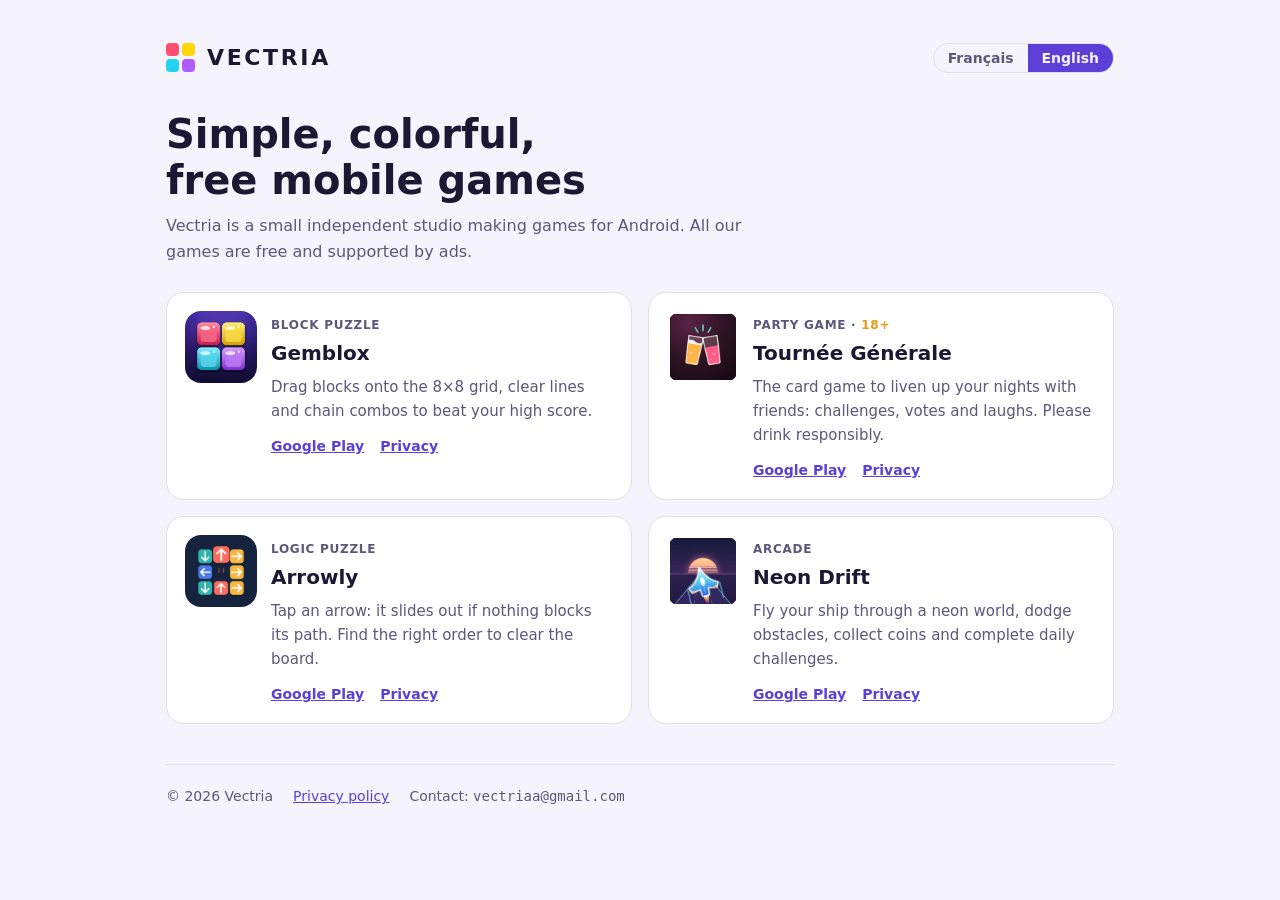
==== index.html @ 65317bc3 "Add files via upload" ====
<!doctype html>
<html lang="fr">
<head>
<meta charset="utf-8">
<meta name="viewport" content="width=device-width, initial-scale=1">
<title>Vectria – Jeux mobiles</title>
<meta name="description" content="Vectria crée des jeux mobiles simples et colorés : Gemblox, Tournée Générale, Arrowly et Neon Drift.">
<link rel="icon" type="image/png" href="favicon.png">
<style>
/* Layout: one centered column; studio header, then a grid of game cards (2 columns, 1 on phones) */
:root {
  --bg: #f5f3fb; --surface: #ffffff; --fg: #1c1733; --muted: #5d5779; --line: #e1dcf0;
  --accent: #5b3fd6; --gold: #e89a12;
  --font: system-ui, -apple-system, "Segoe UI", Roboto, Arial, sans-serif;
}
@media (prefers-color-scheme: dark) {
  :root { --bg: #110c2e; --surface: #1b1544; --fg: #f1eeff; --muted: #b6afe0; --line: #2d2566; --accent: #b6a6ff; --gold: #ffc23d; color-scheme: dark; }
}
* { box-sizing: border-box; }
body { margin: 0; background: var(--bg); color: var(--fg); font: 16px/1.6 var(--font); }
.wrap { max-width: 980px; margin: 0 auto; padding: 40px max(16px, env(safe-area-inset-left)) 56px max(16px, env(safe-area-inset-right)); }
header { display: flex; flex-wrap: wrap; align-items: center; justify-content: space-between; gap: 16px; }
.brand { display: flex; align-items: center; gap: 12px; font-weight: 900; font-size: 22px; letter-spacing: .12em; }
.blocks { display: grid; grid-template-columns: repeat(2, 13px); gap: 3px; }
.blocks i { width: 13px; height: 13px; border-radius: 4px; }
.blocks i:nth-child(1) { background: #ff4d6d } .blocks i:nth-child(2) { background: #ffd60a }
.blocks i:nth-child(3) { background: #22d3ee } .blocks i:nth-child(4) { background: #b15cff }
.lang { display: flex; border: 1px solid var(--line); border-radius: 999px; overflow: hidden; }
.lang button { border: 0; background: none; color: var(--muted); font: 700 14px var(--font); padding: 6px 14px; cursor: pointer; }
.lang button[aria-pressed="true"] { background: var(--accent); color: var(--bg); }
.intro { margin: 36px 0 28px; max-width: 60ch; }
h1 { font-size: clamp(28px, 5vw, 40px); line-height: 1.15; margin: 0 0 10px; text-wrap: balance; }
.intro p { color: var(--muted); margin: 0; }
.grid { display: grid; grid-template-columns: repeat(2, minmax(0, 1fr)); gap: 16px; }
@media (max-width: 640px) { .grid { grid-template-columns: 1fr; } }
.game { background: var(--surface); border: 1px solid var(--line); border-radius: 18px; padding: 18px; display: grid; grid-template-columns: 72px 1fr; gap: 14px; align-items: start; }
.game img { width: 72px; height: 72px; border-radius: 16px; }
.game h2 { margin: 0; font-size: 20px; }
.game .tag { display: inline-block; font-size: 12px; font-weight: 700; color: var(--muted); text-transform: uppercase; letter-spacing: .06em; }
.game p { margin: 6px 0 12px; color: var(--muted); font-size: 15px; }
.links { display: flex; flex-wrap: wrap; gap: 8px 16px; font-size: 14px; font-weight: 700; }
a { color: var(--accent); }
a:focus-visible, button:focus-visible { outline: 2px solid var(--gold); outline-offset: 2px; }
.age { color: var(--gold); }
footer { margin-top: 40px; padding-top: 20px; border-top: 1px solid var(--line); color: var(--muted); font-size: 14px; display: flex; flex-wrap: wrap; gap: 8px 20px; }
code { user-select: all; }
[hidden] { display: none !important; }
</style>
</head>
<body>
<div class="wrap">
<header>
  <div class="brand"><span class="blocks" aria-hidden="true"><i></i><i></i><i></i><i></i></span>VECTRIA</div>
  <div class="lang" role="group" aria-label="Langue / Language">
    <button id="b-fr" aria-pressed="true">Français</button>
    <button id="b-en" aria-pressed="false">English</button>
  </div>
</header>

<main>
<section class="intro">
  <h1 data-fr="Des jeux mobiles simples, colorés et gratuits" data-en="Simple, colorful, free mobile games">Des jeux mobiles simples, colorés et gratuits</h1>
  <p data-fr="Vectria est un petit studio indépendant qui crée des jeux pour Android. Tous nos jeux sont gratuits et financés par la publicité." data-en="Vectria is a small independent studio making games for Android. All our games are free and supported by ads.">Vectria est un petit studio indépendant qui crée des jeux pour Android. Tous nos jeux sont gratuits et financés par la publicité.</p>
</section>

<div class="grid">
  <article class="game" id="gemblox">
    <img src="gemblox-icon.png" alt="Icône de Gemblox">
    <div>
      <span class="tag" data-fr="Puzzle de blocs" data-en="Block puzzle">Puzzle de blocs</span>
      <h2>Gemblox</h2>
      <p data-fr="Glisse les blocs sur la grille 8×8, complète les lignes et enchaîne les combos pour battre ton record." data-en="Drag blocks onto the 8×8 grid, clear lines and chain combos to beat your high score.">Glisse les blocs sur la grille 8×8, complète les lignes et enchaîne les combos pour battre ton record.</p>
      <div class="links">
        <a href="https://play.google.com/store/apps/details?id=com.vectria.gemblox" target="_blank" rel="noopener">Google Play</a>
        <a href="privacy.html#gemblox" data-fr="Confidentialité" data-en="Privacy">Confidentialité</a>
      </div>
    </div>
  </article>

  <article class="game" id="tournee-generale">
    <img src="tournee-generale-icon.png" alt="Icône de Tournée Générale">
    <div>
      <span class="tag"><span data-fr="Jeu de soirée" data-en="Party game">Jeu de soirée</span> · <span class="age">18+</span></span>
      <h2>Tournée Générale</h2>
      <p data-fr="Le jeu de cartes pour animer vos soirées entre amis : défis, votes et fous rires. À consommer avec modération." data-en="The card game to liven up your nights with friends: challenges, votes and laughs. Please drink responsibly.">Le jeu de cartes pour animer vos soirées entre amis : défis, votes et fous rires. À consommer avec modération.</p>
      <div class="links">
        <a href="https://play.google.com/store/apps/details?id=fr.tourneegenerale.app" target="_blank" rel="noopener">Google Play</a>
        <a href="privacy.html#tournee-generale" data-fr="Confidentialité" data-en="Privacy">Confidentialité</a>
      </div>
    </div>
  </article>

  <article class="game" id="arrowly">
    <img src="arrowly-icon.png" alt="Icône d'Arrowly">
    <div>
      <span class="tag" data-fr="Puzzle de réflexion" data-en="Logic puzzle">Puzzle de réflexion</span>
      <h2>Arrowly</h2>
      <p data-fr="Touche une flèche : elle sort si rien ne bloque son chemin. Trouve le bon ordre pour vider le plateau." data-en="Tap an arrow: it slides out if nothing blocks its path. Find the right order to clear the board.">Touche une flèche : elle sort si rien ne bloque son chemin. Trouve le bon ordre pour vider le plateau.</p>
      <div class="links">
        <a href="https://play.google.com/store/apps/details?id=com.vectria.arrowly" target="_blank" rel="noopener">Google Play</a>
        <a href="privacy.html#arrowly" data-fr="Confidentialité" data-en="Privacy">Confidentialité</a>
      </div>
    </div>
  </article>

  <article class="game" id="neon-drift">
    <img src="neon-drift-icon.png" alt="Icône de Neon Drift">
    <div>
      <span class="tag" data-fr="Arcade" data-en="Arcade">Arcade</span>
      <h2>Neon Drift</h2>
      <p data-fr="Pilote ton vaisseau dans un univers néon, évite les obstacles, ramasse des pièces et relève les défis du jour." data-en="Fly your ship through a neon world, dodge obstacles, collect coins and complete daily challenges.">Pilote ton vaisseau dans un univers néon, évite les obstacles, ramasse des pièces et relève les défis du jour.</p>
      <div class="links">
        <a href="https://play.google.com/store/apps/details?id=com.vectria.neondrift" target="_blank" rel="noopener">Google Play</a>
        <a href="privacy.html#neon-drift" data-fr="Confidentialité" data-en="Privacy">Confidentialité</a>
      </div>
    </div>
  </article>
</div>
</main>

<footer>
  <span>© 2026 Vectria</span>
  <a href="privacy.html" data-fr="Politique de confidentialité" data-en="Privacy policy">Politique de confidentialité</a>
  <span><span data-fr="Contact :" data-en="Contact:">Contact :</span> <code>vectriaa@gmail.com</code></span>
</footer>
</div>

<script>
(function () {
  var bFr = document.getElementById('b-fr'), bEn = document.getElementById('b-en');
  function show(l) {
    document.documentElement.lang = l;
    document.querySelectorAll('[data-' + l + ']').forEach(function (el) { el.textContent = el.getAttribute('data-' + l); });
    bFr.setAttribute('aria-pressed', l === 'fr'); bEn.setAttribute('aria-pressed', l === 'en');
    try { localStorage.setItem('vectria_lang', l); } catch (e) {}
  }
  bFr.addEventListener('click', function () { show('fr'); });
  bEn.addEventListener('click', function () { show('en'); });
  var saved = null; try { saved = localStorage.getItem('vectria_lang'); } catch (e) {}
  show(saved || ((navigator.language || 'fr').toLowerCase().indexOf('fr') === 0 ? 'fr' : 'en'));
})();
</script>
</body>
</html>
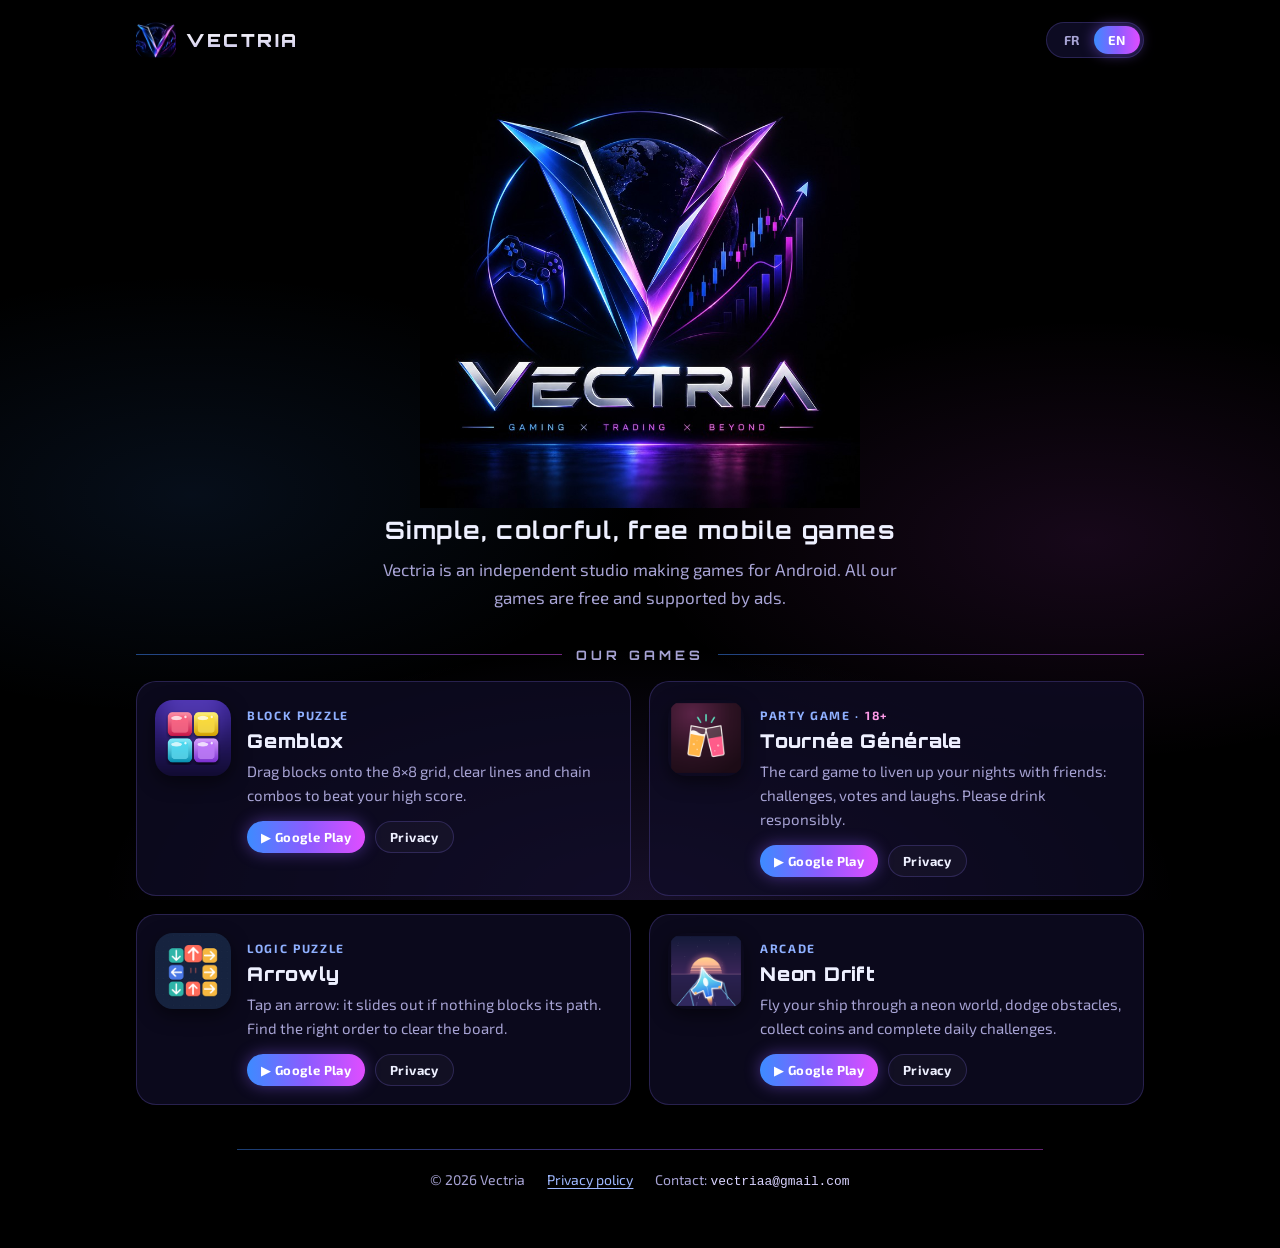
==== commit 918794cf: "Add files via upload" ====
--- a/index.html
+++ b/index.html
@@ -2,116 +2,83 @@
 <html lang="fr">
 <head>
 <meta charset="utf-8">
-<meta name="viewport" content="width=device-width, initial-scale=1">
+<meta name="viewport" content="width=device-width, initial-scale=1, viewport-fit=cover">
 <title>Vectria – Jeux mobiles</title>
-<meta name="description" content="Vectria crée des jeux mobiles simples et colorés : Gemblox, Tournée Générale, Arrowly et Neon Drift.">
+<meta name="description" content="Vectria, studio indépendant de jeux mobiles : Gemblox, Tournée Générale, Arrowly et Neon Drift.">
+<meta name="theme-color" content="#000000">
+<meta property="og:title" content="Vectria – Jeux mobiles">
+<meta property="og:image" content="https://vectriaa-max.github.io/logo-vectria.jpg">
 <link rel="icon" type="image/png" href="favicon.png">
-<style>
-/* Layout: one centered column; studio header, then a grid of game cards (2 columns, 1 on phones) */
-:root {
-  --bg: #f5f3fb; --surface: #ffffff; --fg: #1c1733; --muted: #5d5779; --line: #e1dcf0;
-  --accent: #5b3fd6; --gold: #e89a12;
-  --font: system-ui, -apple-system, "Segoe UI", Roboto, Arial, sans-serif;
-}
-@media (prefers-color-scheme: dark) {
-  :root { --bg: #110c2e; --surface: #1b1544; --fg: #f1eeff; --muted: #b6afe0; --line: #2d2566; --accent: #b6a6ff; --gold: #ffc23d; color-scheme: dark; }
-}
-* { box-sizing: border-box; }
-body { margin: 0; background: var(--bg); color: var(--fg); font: 16px/1.6 var(--font); }
-.wrap { max-width: 980px; margin: 0 auto; padding: 40px max(16px, env(safe-area-inset-left)) 56px max(16px, env(safe-area-inset-right)); }
-header { display: flex; flex-wrap: wrap; align-items: center; justify-content: space-between; gap: 16px; }
-.brand { display: flex; align-items: center; gap: 12px; font-weight: 900; font-size: 22px; letter-spacing: .12em; }
-.blocks { display: grid; grid-template-columns: repeat(2, 13px); gap: 3px; }
-.blocks i { width: 13px; height: 13px; border-radius: 4px; }
-.blocks i:nth-child(1) { background: #ff4d6d } .blocks i:nth-child(2) { background: #ffd60a }
-.blocks i:nth-child(3) { background: #22d3ee } .blocks i:nth-child(4) { background: #b15cff }
-.lang { display: flex; border: 1px solid var(--line); border-radius: 999px; overflow: hidden; }
-.lang button { border: 0; background: none; color: var(--muted); font: 700 14px var(--font); padding: 6px 14px; cursor: pointer; }
-.lang button[aria-pressed="true"] { background: var(--accent); color: var(--bg); }
-.intro { margin: 36px 0 28px; max-width: 60ch; }
-h1 { font-size: clamp(28px, 5vw, 40px); line-height: 1.15; margin: 0 0 10px; text-wrap: balance; }
-.intro p { color: var(--muted); margin: 0; }
-.grid { display: grid; grid-template-columns: repeat(2, minmax(0, 1fr)); gap: 16px; }
-@media (max-width: 640px) { .grid { grid-template-columns: 1fr; } }
-.game { background: var(--surface); border: 1px solid var(--line); border-radius: 18px; padding: 18px; display: grid; grid-template-columns: 72px 1fr; gap: 14px; align-items: start; }
-.game img { width: 72px; height: 72px; border-radius: 16px; }
-.game h2 { margin: 0; font-size: 20px; }
-.game .tag { display: inline-block; font-size: 12px; font-weight: 700; color: var(--muted); text-transform: uppercase; letter-spacing: .06em; }
-.game p { margin: 6px 0 12px; color: var(--muted); font-size: 15px; }
-.links { display: flex; flex-wrap: wrap; gap: 8px 16px; font-size: 14px; font-weight: 700; }
-a { color: var(--accent); }
-a:focus-visible, button:focus-visible { outline: 2px solid var(--gold); outline-offset: 2px; }
-.age { color: var(--gold); }
-footer { margin-top: 40px; padding-top: 20px; border-top: 1px solid var(--line); color: var(--muted); font-size: 14px; display: flex; flex-wrap: wrap; gap: 8px 20px; }
-code { user-select: all; }
-[hidden] { display: none !important; }
-</style>
+<link rel="apple-touch-icon" href="apple-touch-icon.png">
+<link rel="stylesheet" href="style.css">
 </head>
 <body>
 <div class="wrap">
-<header>
-  <div class="brand"><span class="blocks" aria-hidden="true"><i></i><i></i><i></i><i></i></span>VECTRIA</div>
+<header class="topbar">
+  <a class="brand" href="./"><img src="logo-v.png" alt=""><span>VECTRIA</span></a>
   <div class="lang" role="group" aria-label="Langue / Language">
-    <button id="b-fr" aria-pressed="true">Français</button>
-    <button id="b-en" aria-pressed="false">English</button>
+    <button id="b-fr" aria-pressed="true">FR</button>
+    <button id="b-en" aria-pressed="false">EN</button>
   </div>
 </header>
 
 <main>
-<section class="intro">
+<section class="hero">
+  <img class="hero-logo" src="logo-vectria.jpg" width="800" height="800" alt="Logo Vectria – Gaming × Trading × Beyond">
   <h1 data-fr="Des jeux mobiles simples, colorés et gratuits" data-en="Simple, colorful, free mobile games">Des jeux mobiles simples, colorés et gratuits</h1>
-  <p data-fr="Vectria est un petit studio indépendant qui crée des jeux pour Android. Tous nos jeux sont gratuits et financés par la publicité." data-en="Vectria is a small independent studio making games for Android. All our games are free and supported by ads.">Vectria est un petit studio indépendant qui crée des jeux pour Android. Tous nos jeux sont gratuits et financés par la publicité.</p>
+  <p data-fr="Vectria est un studio indépendant qui crée des jeux pour Android. Tous nos jeux sont gratuits et financés par la publicité." data-en="Vectria is an independent studio making games for Android. All our games are free and supported by ads.">Vectria est un studio indépendant qui crée des jeux pour Android. Tous nos jeux sont gratuits et financés par la publicité.</p>
 </section>
 
+<h2 class="label" data-fr="Nos jeux" data-en="Our games">Nos jeux</h2>
 <div class="grid">
   <article class="game" id="gemblox">
-    <img src="gemblox-icon.png" alt="Icône de Gemblox">
+    <img src="gemblox-icon.png" width="76" height="76" alt="Icône de Gemblox">
     <div>
       <span class="tag" data-fr="Puzzle de blocs" data-en="Block puzzle">Puzzle de blocs</span>
       <h2>Gemblox</h2>
       <p data-fr="Glisse les blocs sur la grille 8×8, complète les lignes et enchaîne les combos pour battre ton record." data-en="Drag blocks onto the 8×8 grid, clear lines and chain combos to beat your high score.">Glisse les blocs sur la grille 8×8, complète les lignes et enchaîne les combos pour battre ton record.</p>
       <div class="links">
-        <a href="https://play.google.com/store/apps/details?id=com.vectria.gemblox" target="_blank" rel="noopener">Google Play</a>
-        <a href="privacy.html#gemblox" data-fr="Confidentialité" data-en="Privacy">Confidentialité</a>
+        <a class="btn play" href="https://play.google.com/store/apps/details?id=com.vectria.gemblox" target="_blank" rel="noopener">▶ Google Play</a>
+        <a class="btn ghost" href="privacy.html#gemblox" data-fr="Confidentialité" data-en="Privacy">Confidentialité</a>
       </div>
     </div>
   </article>
 
   <article class="game" id="tournee-generale">
-    <img src="tournee-generale-icon.png" alt="Icône de Tournée Générale">
+    <img src="tournee-generale-icon.png" width="76" height="76" alt="Icône de Tournée Générale">
     <div>
       <span class="tag"><span data-fr="Jeu de soirée" data-en="Party game">Jeu de soirée</span> · <span class="age">18+</span></span>
       <h2>Tournée Générale</h2>
       <p data-fr="Le jeu de cartes pour animer vos soirées entre amis : défis, votes et fous rires. À consommer avec modération." data-en="The card game to liven up your nights with friends: challenges, votes and laughs. Please drink responsibly.">Le jeu de cartes pour animer vos soirées entre amis : défis, votes et fous rires. À consommer avec modération.</p>
       <div class="links">
-        <a href="https://play.google.com/store/apps/details?id=fr.tourneegenerale.app" target="_blank" rel="noopener">Google Play</a>
-        <a href="privacy.html#tournee-generale" data-fr="Confidentialité" data-en="Privacy">Confidentialité</a>
+        <a class="btn play" href="https://play.google.com/store/apps/details?id=fr.tourneegenerale.app" target="_blank" rel="noopener">▶ Google Play</a>
+        <a class="btn ghost" href="privacy.html#tournee-generale" data-fr="Confidentialité" data-en="Privacy">Confidentialité</a>
       </div>
     </div>
   </article>
 
   <article class="game" id="arrowly">
-    <img src="arrowly-icon.png" alt="Icône d'Arrowly">
+    <img src="arrowly-icon.png" width="76" height="76" alt="Icône d'Arrowly">
     <div>
       <span class="tag" data-fr="Puzzle de réflexion" data-en="Logic puzzle">Puzzle de réflexion</span>
       <h2>Arrowly</h2>
       <p data-fr="Touche une flèche : elle sort si rien ne bloque son chemin. Trouve le bon ordre pour vider le plateau." data-en="Tap an arrow: it slides out if nothing blocks its path. Find the right order to clear the board.">Touche une flèche : elle sort si rien ne bloque son chemin. Trouve le bon ordre pour vider le plateau.</p>
       <div class="links">
-        <a href="https://play.google.com/store/apps/details?id=com.vectria.arrowly" target="_blank" rel="noopener">Google Play</a>
-        <a href="privacy.html#arrowly" data-fr="Confidentialité" data-en="Privacy">Confidentialité</a>
+        <a class="btn play" href="https://play.google.com/store/apps/details?id=com.vectria.arrowly" target="_blank" rel="noopener">▶ Google Play</a>
+        <a class="btn ghost" href="privacy.html#arrowly" data-fr="Confidentialité" data-en="Privacy">Confidentialité</a>
       </div>
     </div>
   </article>
 
   <article class="game" id="neon-drift">
-    <img src="neon-drift-icon.png" alt="Icône de Neon Drift">
+    <img src="neon-drift-icon.png" width="76" height="76" alt="Icône de Neon Drift">
     <div>
-      <span class="tag" data-fr="Arcade" data-en="Arcade">Arcade</span>
+      <span class="tag">Arcade</span>
       <h2>Neon Drift</h2>
       <p data-fr="Pilote ton vaisseau dans un univers néon, évite les obstacles, ramasse des pièces et relève les défis du jour." data-en="Fly your ship through a neon world, dodge obstacles, collect coins and complete daily challenges.">Pilote ton vaisseau dans un univers néon, évite les obstacles, ramasse des pièces et relève les défis du jour.</p>
       <div class="links">
-        <a href="https://play.google.com/store/apps/details?id=com.vectria.neondrift" target="_blank" rel="noopener">Google Play</a>
-        <a href="privacy.html#neon-drift" data-fr="Confidentialité" data-en="Privacy">Confidentialité</a>
+        <a class="btn play" href="https://play.google.com/store/apps/details?id=com.vectria.neondrift" target="_blank" rel="noopener">▶ Google Play</a>
+        <a class="btn ghost" href="privacy.html#neon-drift" data-fr="Confidentialité" data-en="Privacy">Confidentialité</a>
       </div>
     </div>
   </article>
--- a/style.css
+++ b/style.css
@@ -0,0 +1,119 @@
+/* =====================================================================
+   VECTRIA – neon style, built from the brand logo
+   Layout: black page, logo hero, glass cards with neon gradient edges
+   ===================================================================== */
+@font-face { font-family: "Orbitron"; font-weight: 700; font-display: swap; src: url("fonts/orbitron-latin-700-normal.woff2") format("woff2"); }
+@font-face { font-family: "Orbitron"; font-weight: 900; font-display: swap; src: url("fonts/orbitron-latin-900-normal.woff2") format("woff2"); }
+@font-face { font-family: "Exo 2"; font-weight: 400; font-display: swap; src: url("fonts/exo-2-latin-400-normal.woff2") format("woff2"); }
+@font-face { font-family: "Exo 2"; font-weight: 600; font-display: swap; src: url("fonts/exo-2-latin-600-normal.woff2") format("woff2"); }
+@font-face { font-family: "Exo 2"; font-weight: 700; font-display: swap; src: url("fonts/exo-2-latin-700-normal.woff2") format("woff2"); }
+
+:root {
+  color-scheme: dark;
+  --bg: #000000;
+  --surface: rgba(16, 13, 40, .72);
+  --surface-solid: #0d0b22;
+  --fg: #eef0ff;
+  --muted: #a7a3d4;
+  --line: rgba(140, 120, 255, .22);
+  --blue: #3d8bff;
+  --violet: #8b5cff;
+  --pink: #e04dff;
+  --neon: linear-gradient(90deg, var(--blue), var(--violet) 50%, var(--pink));
+  --display: "Orbitron", "Segoe UI", system-ui, sans-serif;
+  --body: "Exo 2", system-ui, -apple-system, "Segoe UI", Roboto, Arial, sans-serif;
+}
+
+* { box-sizing: border-box; }
+html { background: var(--bg); }
+body {
+  margin: 0; color: var(--fg); font: 17px/1.6 var(--body);
+  background:
+    radial-gradient(60% 40% at 50% 100%, rgba(139, 92, 255, .16), transparent 70%),
+    radial-gradient(50% 35% at 15% 55%, rgba(61, 139, 255, .10), transparent 70%),
+    radial-gradient(50% 35% at 85% 60%, rgba(224, 77, 255, .10), transparent 70%),
+    var(--bg);
+  background-attachment: fixed;
+  min-height: 100vh;
+}
+a { color: #9fb8ff; text-underline-offset: 3px; }
+a:hover { color: #e3a6ff; }
+a:focus-visible, button:focus-visible { outline: 2px solid var(--pink); outline-offset: 3px; border-radius: 6px; }
+code { font-size: .92em; user-select: all; color: #d9d3ff; }
+[hidden] { display: none !important; }
+
+.wrap { max-width: 1040px; margin: 0 auto; padding-block: 20px 56px;
+  padding-left: max(16px, env(safe-area-inset-left, 0px)); padding-right: max(16px, env(safe-area-inset-right, 0px)); }
+.wrap.narrow { max-width: 760px; }
+
+/* ---------- Top bar ---------- */
+.topbar { display: flex; flex-wrap: wrap; align-items: center; justify-content: space-between; gap: 12px; }
+.brand { display: flex; align-items: center; gap: 10px; text-decoration: none; color: var(--fg); }
+.brand img { width: 40px; height: 40px; border-radius: 10px; }
+.brand span { font: 900 18px var(--display); letter-spacing: .14em;
+  background: linear-gradient(#ffffff, #c9c4e8); -webkit-background-clip: text; background-clip: text; color: transparent; }
+.lang { display: flex; padding: 3px; border-radius: 999px; background: var(--surface-solid); border: 1px solid var(--line); }
+.lang button { border: 0; background: none; color: var(--muted); font: 700 13px var(--body); letter-spacing: .04em;
+  padding: 6px 14px; border-radius: 999px; cursor: pointer; }
+.lang button[aria-pressed="true"] { background: var(--neon); color: #fff; box-shadow: 0 0 14px rgba(139, 92, 255, .55); }
+
+/* ---------- Hero (home) ---------- */
+.hero { text-align: center; margin: 8px auto 36px; }
+.hero-logo { display: block; width: min(440px, 88vw); height: auto; margin: 0 auto; }
+.hero h1 { font: 700 clamp(18px, 3.2vw, 24px)/1.35 var(--display); letter-spacing: .06em; margin: 6px auto 10px; max-width: 30ch; text-wrap: balance; }
+.hero p { color: var(--muted); margin: 0 auto; max-width: 56ch; }
+
+/* ---------- Section label ---------- */
+.label { display: flex; align-items: center; gap: 14px; margin: 0 0 18px; font: 700 13px var(--display); letter-spacing: .3em; text-transform: uppercase; color: var(--muted); }
+.label::before, .label::after { content: ""; flex: 1; height: 1px; background: var(--neon); opacity: .5; }
+
+/* ---------- Game cards ---------- */
+.grid { display: grid; grid-template-columns: repeat(2, minmax(0, 1fr)); gap: 18px; }
+@media (max-width: 680px) { .grid { grid-template-columns: 1fr; } }
+.game {
+  position: relative; display: grid; grid-template-columns: 76px minmax(0, 1fr); gap: 16px; align-items: start;
+  padding: 18px; border-radius: 20px; background: var(--surface);
+  border: 1px solid var(--line);
+  transition: transform .2s ease, box-shadow .2s ease, border-color .2s ease;
+}
+.game:hover { transform: translateY(-3px); border-color: rgba(190, 120, 255, .6);
+  box-shadow: 0 0 0 1px rgba(139, 92, 255, .35), 0 12px 40px rgba(110, 70, 255, .28); }
+.game img { width: 76px; height: 76px; border-radius: 18px; box-shadow: 0 6px 18px rgba(0, 0, 0, .5); }
+.game h2 { margin: 2px 0 0; font: 900 19px var(--display); letter-spacing: .04em; }
+.tag { font-size: 12px; font-weight: 700; letter-spacing: .14em; text-transform: uppercase; color: #8fb0ff; }
+.age { color: #ff9be9; }
+.game p { margin: 6px 0 14px; color: var(--muted); font-size: 15px; }
+.links { display: flex; flex-wrap: wrap; gap: 10px; }
+.btn {
+  display: inline-flex; align-items: center; gap: 6px; padding: 7px 14px; border-radius: 999px;
+  font: 700 13px var(--body); letter-spacing: .03em; text-decoration: none; color: #fff;
+}
+.btn.play { background: var(--neon); box-shadow: 0 0 16px rgba(139, 92, 255, .45); }
+.btn.play:hover { color: #fff; filter: brightness(1.12); }
+.btn.ghost { border: 1px solid var(--line); color: var(--fg); background: rgba(255, 255, 255, .03); }
+.btn.ghost:hover { border-color: var(--pink); color: #fff; }
+
+/* ---------- Footer ---------- */
+footer { margin-top: 44px; padding-top: 20px; color: var(--muted); font-size: 14px;
+  display: flex; flex-wrap: wrap; gap: 8px 22px; justify-content: center; position: relative; }
+footer::before { content: ""; position: absolute; top: 0; left: 10%; right: 10%; height: 1px; background: var(--neon); opacity: .45; }
+
+/* ---------- Privacy page ---------- */
+.doc h1 { font: 900 clamp(24px, 4.5vw, 34px)/1.2 var(--display); letter-spacing: .03em; margin: 30px 0 4px; text-wrap: balance;
+  background: linear-gradient(90deg, #ffffff, #d7c9ff 60%, #f1b6ff); -webkit-background-clip: text; background-clip: text; color: transparent; }
+.doc .date { color: var(--muted); margin: 0 0 20px; font-size: 14px; }
+.doc h2 { font: 700 17px var(--display); letter-spacing: .05em; margin: 32px 0 10px; color: #c8bfff; text-wrap: balance; }
+.doc p, .doc li { margin: 0 0 10px; }
+.doc ul { padding-left: 20px; margin: 0 0 10px; }
+.summary { border-left: 3px solid var(--pink); padding: 6px 0 6px 16px; background: linear-gradient(90deg, rgba(224, 77, 255, .08), transparent); border-radius: 0 10px 10px 0; }
+.toc { display: flex; flex-wrap: wrap; gap: 8px; margin: 10px 0 0; padding: 0 !important; list-style: none; }
+.toc li { margin: 0; }
+.toc a { display: inline-block; border: 1px solid var(--line); border-radius: 999px; padding: 5px 13px; text-decoration: none; font-weight: 700; font-size: 14px; color: var(--fg); background: rgba(255, 255, 255, .03); }
+.toc a:hover { border-color: var(--pink); }
+.doc .game { display: block; padding: 16px 18px 8px; margin: 12px 0; scroll-margin-top: 16px; }
+.doc .game:hover { transform: none; }
+.doc h3 { font: 900 16px var(--display); letter-spacing: .04em; margin: 0 0 8px; display: flex; flex-wrap: wrap; align-items: center; gap: 10px; }
+.doc h3 img { width: 34px; height: 34px; border-radius: 9px; box-shadow: none; }
+.pkg { font: 400 13px var(--body); color: var(--muted); letter-spacing: 0; }
+
+@media (prefers-reduced-motion: reduce) { .game { transition: none; } .game:hover { transform: none; } }
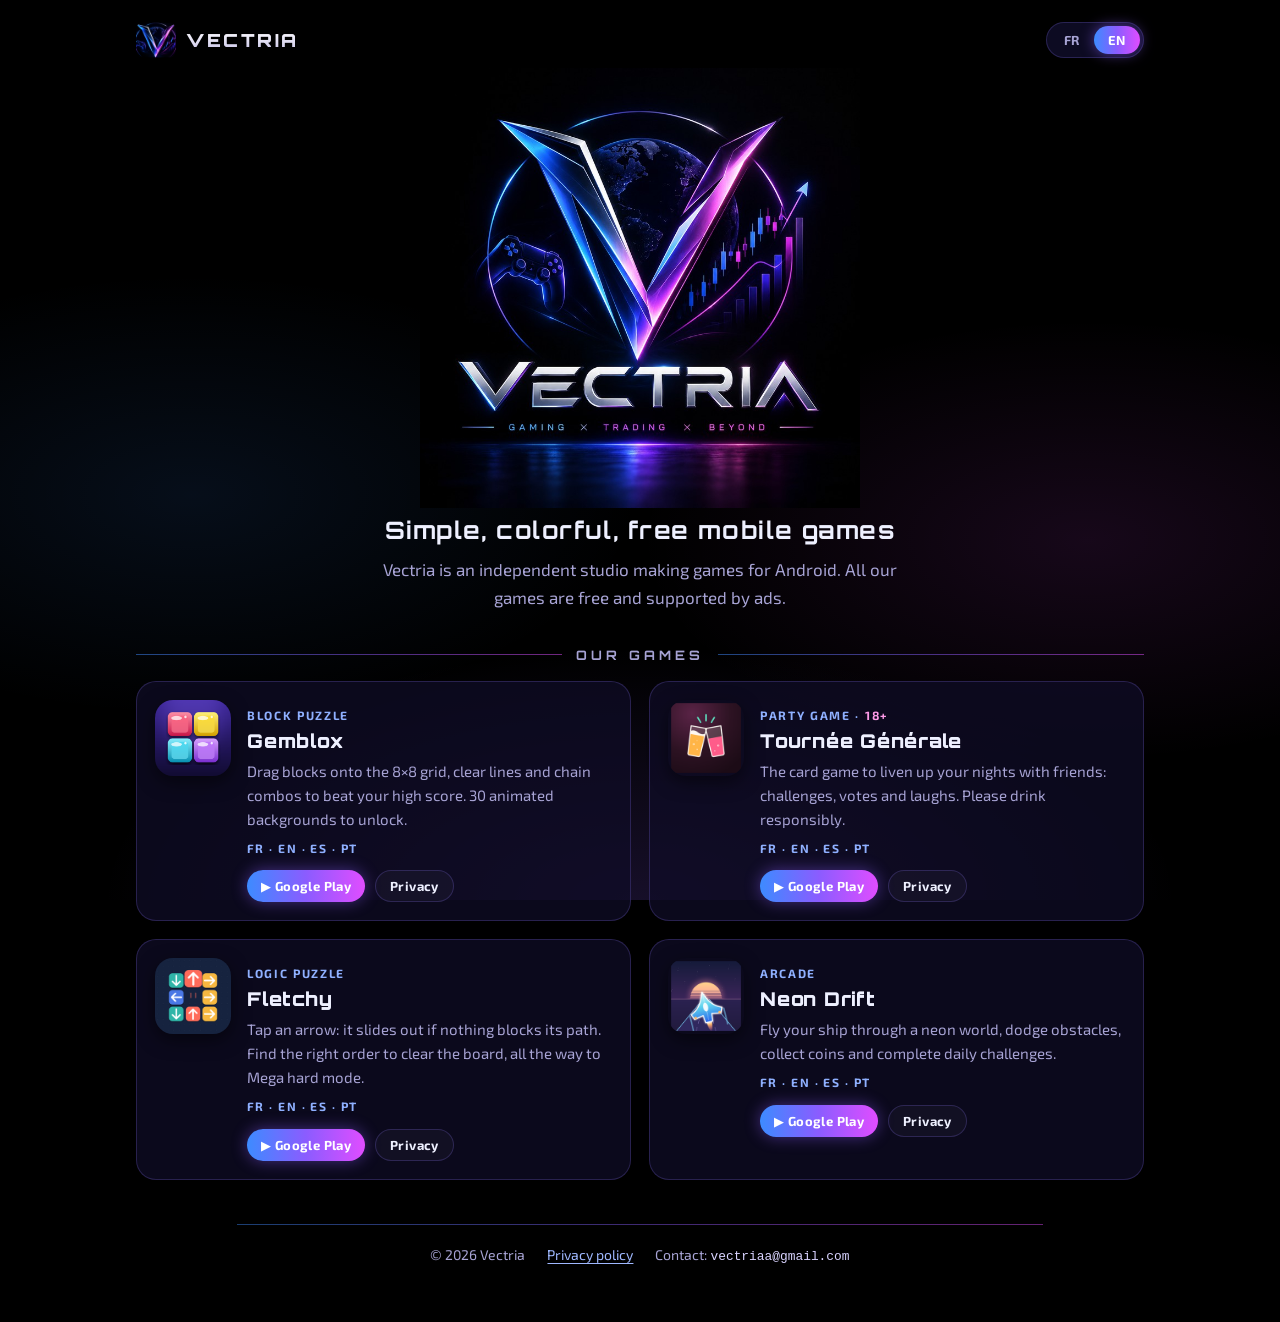
==== commit 3fe91ec9: "Add files via upload" ====
--- a/index.html
+++ b/index.html
@@ -4,7 +4,7 @@
 <meta charset="utf-8">
 <meta name="viewport" content="width=device-width, initial-scale=1, viewport-fit=cover">
 <title>Vectria – Jeux mobiles</title>
-<meta name="description" content="Vectria, studio indépendant de jeux mobiles : Gemblox, Tournée Générale, Arrowly et Neon Drift.">
+<meta name="description" content="Vectria, studio indépendant de jeux mobiles : Gemblox, Tournée Générale, Fletchy et Neon Drift.">
 <meta name="theme-color" content="#000000">
 <meta property="og:title" content="Vectria – Jeux mobiles">
 <meta property="og:image" content="https://vectriaa-max.github.io/logo-vectria.jpg">
@@ -36,7 +36,8 @@
     <div>
       <span class="tag" data-fr="Puzzle de blocs" data-en="Block puzzle">Puzzle de blocs</span>
       <h2>Gemblox</h2>
-      <p data-fr="Glisse les blocs sur la grille 8×8, complète les lignes et enchaîne les combos pour battre ton record." data-en="Drag blocks onto the 8×8 grid, clear lines and chain combos to beat your high score.">Glisse les blocs sur la grille 8×8, complète les lignes et enchaîne les combos pour battre ton record.</p>
+      <p data-fr="Glisse les blocs sur la grille 8×8, complète les lignes et enchaîne les combos pour battre ton record. 30 fonds animés à débloquer." data-en="Drag blocks onto the 8×8 grid, clear lines and chain combos to beat your high score. 30 animated backgrounds to unlock.">Glisse les blocs sur la grille 8×8, complète les lignes et enchaîne les combos pour battre ton record. 30 fonds animés à débloquer.</p>
+      <div class="langs" title="Français · English · Español · Português">FR · EN · ES · PT</div>
       <div class="links">
         <a class="btn play" href="https://play.google.com/store/apps/details?id=com.vectria.gemblox" target="_blank" rel="noopener">▶ Google Play</a>
         <a class="btn ghost" href="privacy.html#gemblox" data-fr="Confidentialité" data-en="Privacy">Confidentialité</a>
@@ -50,6 +51,7 @@
       <span class="tag"><span data-fr="Jeu de soirée" data-en="Party game">Jeu de soirée</span> · <span class="age">18+</span></span>
       <h2>Tournée Générale</h2>
       <p data-fr="Le jeu de cartes pour animer vos soirées entre amis : défis, votes et fous rires. À consommer avec modération." data-en="The card game to liven up your nights with friends: challenges, votes and laughs. Please drink responsibly.">Le jeu de cartes pour animer vos soirées entre amis : défis, votes et fous rires. À consommer avec modération.</p>
+      <div class="langs" title="Français · English · Español · Português">FR · EN · ES · PT</div>
       <div class="links">
         <a class="btn play" href="https://play.google.com/store/apps/details?id=fr.tourneegenerale.app" target="_blank" rel="noopener">▶ Google Play</a>
         <a class="btn ghost" href="privacy.html#tournee-generale" data-fr="Confidentialité" data-en="Privacy">Confidentialité</a>
@@ -57,15 +59,16 @@
     </div>
   </article>
 
-  <article class="game" id="arrowly">
-    <img src="arrowly-icon.png" width="76" height="76" alt="Icône d'Arrowly">
+  <article class="game" id="fletchy">
+    <img src="fletchy-icon.png" width="76" height="76" alt="Icône de Fletchy">
     <div>
       <span class="tag" data-fr="Puzzle de réflexion" data-en="Logic puzzle">Puzzle de réflexion</span>
-      <h2>Arrowly</h2>
-      <p data-fr="Touche une flèche : elle sort si rien ne bloque son chemin. Trouve le bon ordre pour vider le plateau." data-en="Tap an arrow: it slides out if nothing blocks its path. Find the right order to clear the board.">Touche une flèche : elle sort si rien ne bloque son chemin. Trouve le bon ordre pour vider le plateau.</p>
+      <h2>Fletchy</h2>
+      <p data-fr="Touche une flèche : elle sort si rien ne bloque son chemin. Trouve le bon ordre pour vider le plateau, jusqu'au mode Méga hard." data-en="Tap an arrow: it slides out if nothing blocks its path. Find the right order to clear the board, all the way to Mega hard mode.">Touche une flèche : elle sort si rien ne bloque son chemin. Trouve le bon ordre pour vider le plateau, jusqu'au mode Méga hard.</p>
+      <div class="langs" title="Français · English · Español · Português">FR · EN · ES · PT</div>
       <div class="links">
         <a class="btn play" href="https://play.google.com/store/apps/details?id=com.vectria.arrowly" target="_blank" rel="noopener">▶ Google Play</a>
-        <a class="btn ghost" href="privacy.html#arrowly" data-fr="Confidentialité" data-en="Privacy">Confidentialité</a>
+        <a class="btn ghost" href="privacy.html#fletchy" data-fr="Confidentialité" data-en="Privacy">Confidentialité</a>
       </div>
     </div>
   </article>
@@ -76,6 +79,7 @@
       <span class="tag">Arcade</span>
       <h2>Neon Drift</h2>
       <p data-fr="Pilote ton vaisseau dans un univers néon, évite les obstacles, ramasse des pièces et relève les défis du jour." data-en="Fly your ship through a neon world, dodge obstacles, collect coins and complete daily challenges.">Pilote ton vaisseau dans un univers néon, évite les obstacles, ramasse des pièces et relève les défis du jour.</p>
+      <div class="langs" title="Français · English · Español · Português">FR · EN · ES · PT</div>
       <div class="links">
         <a class="btn play" href="https://play.google.com/store/apps/details?id=com.vectria.neondrift" target="_blank" rel="noopener">▶ Google Play</a>
         <a class="btn ghost" href="privacy.html#neon-drift" data-fr="Confidentialité" data-en="Privacy">Confidentialité</a>
--- a/style.css
+++ b/style.css
@@ -82,6 +82,7 @@
 .game h2 { margin: 2px 0 0; font: 900 19px var(--display); letter-spacing: .04em; }
 .tag { font-size: 12px; font-weight: 700; letter-spacing: .14em; text-transform: uppercase; color: #8fb0ff; }
 .age { color: #ff9be9; }
+.langs { font-size: 12px; font-weight: 700; letter-spacing: .12em; color: #8fb0ff; margin: -6px 0 12px; }
 .game p { margin: 6px 0 14px; color: var(--muted); font-size: 15px; }
 .links { display: flex; flex-wrap: wrap; gap: 10px; }
 .btn {
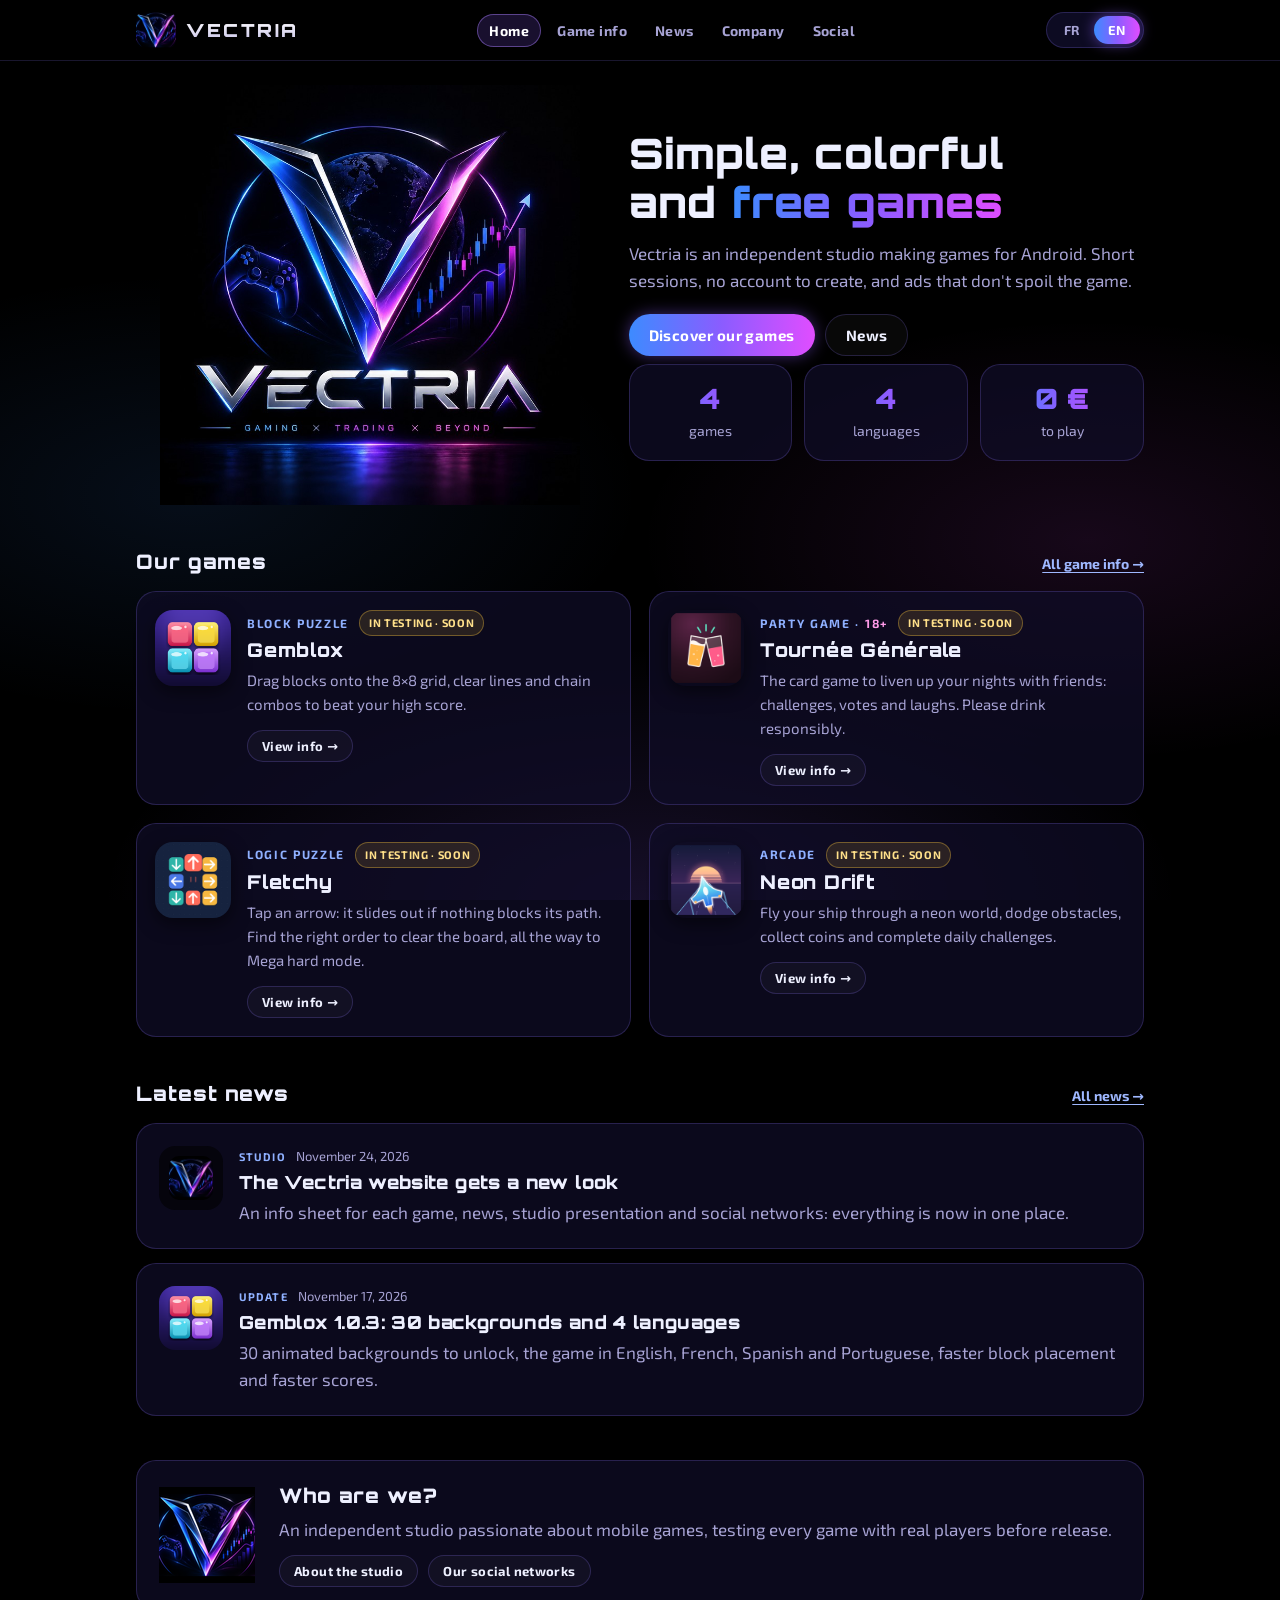
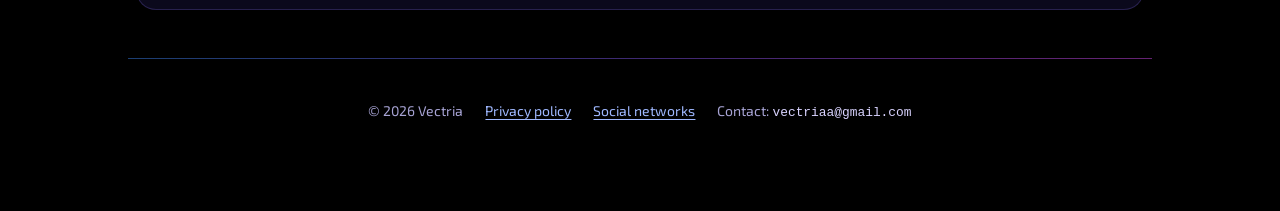
==== commit 1fea0245: "Add files via upload" ====
--- a/index.html
+++ b/index.html
@@ -12,103 +12,75 @@
 <link rel="apple-touch-icon" href="apple-touch-icon.png">
 <link rel="stylesheet" href="style.css">
 </head>
-<body>
-<div class="wrap">
-<header class="topbar">
-  <a class="brand" href="./"><img src="logo-v.png" alt=""><span>VECTRIA</span></a>
-  <div class="lang" role="group" aria-label="Langue / Language">
-    <button id="b-fr" aria-pressed="true">FR</button>
-    <button id="b-en" aria-pressed="false">EN</button>
-  </div>
-</header>
+<body data-page="home" data-title-fr="Vectria – Jeux mobiles" data-title-en="Vectria – Mobile games">
 
-<main>
-<section class="hero">
-  <img class="hero-logo" src="logo-vectria.jpg" width="800" height="800" alt="Logo Vectria – Gaming × Trading × Beyond">
-  <h1 data-fr="Des jeux mobiles simples, colorés et gratuits" data-en="Simple, colorful, free mobile games">Des jeux mobiles simples, colorés et gratuits</h1>
-  <p data-fr="Vectria est un studio indépendant qui crée des jeux pour Android. Tous nos jeux sont gratuits et financés par la publicité." data-en="Vectria is an independent studio making games for Android. All our games are free and supported by ads.">Vectria est un studio indépendant qui crée des jeux pour Android. Tous nos jeux sont gratuits et financés par la publicité.</p>
-</section>
-
-<h2 class="label" data-fr="Nos jeux" data-en="Our games">Nos jeux</h2>
-<div class="grid">
-  <article class="game" id="gemblox">
-    <img src="gemblox-icon.png" width="76" height="76" alt="Icône de Gemblox">
+<main class="wrap">
+  <section class="home-hero">
+    <img class="hero-logo" src="logo-vectria.jpg" width="800" height="800" alt="Logo Vectria – Gaming × Trading × Beyond">
     <div>
-      <span class="tag" data-fr="Puzzle de blocs" data-en="Block puzzle">Puzzle de blocs</span>
-      <h2>Gemblox</h2>
-      <p data-fr="Glisse les blocs sur la grille 8×8, complète les lignes et enchaîne les combos pour battre ton record. 30 fonds animés à débloquer." data-en="Drag blocks onto the 8×8 grid, clear lines and chain combos to beat your high score. 30 animated backgrounds to unlock.">Glisse les blocs sur la grille 8×8, complète les lignes et enchaîne les combos pour battre ton record. 30 fonds animés à débloquer.</p>
-      <div class="langs" title="Français · English · Español · Português">FR · EN · ES · PT</div>
-      <div class="links">
-        <a class="btn play" href="https://play.google.com/store/apps/details?id=com.vectria.gemblox" target="_blank" rel="noopener">▶ Google Play</a>
-        <a class="btn ghost" href="privacy.html#gemblox" data-fr="Confidentialité" data-en="Privacy">Confidentialité</a>
+      <h1><span data-fr="Des jeux simples, colorés et" data-en="Simple, colorful and">Des jeux simples, colorés et</span> <em data-fr="gratuits" data-en="free games">gratuits</em></h1>
+      <p data-fr="Vectria est un studio indépendant qui crée des jeux pour Android. Des parties courtes, sans compte à créer, et des pubs qui ne gâchent pas le jeu." data-en="Vectria is an independent studio making games for Android. Short sessions, no account to create, and ads that don't spoil the game.">Vectria est un studio indépendant qui crée des jeux pour Android. Des parties courtes, sans compte à créer, et des pubs qui ne gâchent pas le jeu.</p>
+      <div class="cta">
+        <a class="btn play big" href="jeux.html" data-fr="Découvrir nos jeux" data-en="Discover our games">Découvrir nos jeux</a>
+        <a class="btn ghost big" href="actualite.html" data-fr="Actualité" data-en="News">Actualité</a>
+      </div>
+      <div class="stats">
+        <div class="stat panel"><b id="st-games">4</b><span data-fr="jeux" data-en="games">jeux</span></div>
+        <div class="stat panel"><b>4</b><span data-fr="langues" data-en="languages">langues</span></div>
+        <div class="stat panel"><b>0 €</b><span data-fr="pour jouer" data-en="to play">pour jouer</span></div>
       </div>
     </div>
-  </article>
+  </section>
 
-  <article class="game" id="tournee-generale">
-    <img src="tournee-generale-icon.png" width="76" height="76" alt="Icône de Tournée Générale">
+  <section class="section">
+    <div class="section-head">
+      <h2 data-fr="Nos jeux" data-en="Our games">Nos jeux</h2>
+      <a href="jeux.html" data-fr="Toutes les fiches info →" data-en="All game info →">Toutes les fiches info →</a>
+    </div>
+    <div class="grid" id="home-games"></div>
+  </section>
+
+
+  <section class="section">
+    <div class="section-head">
+      <h2 data-fr="Dernières actualités" data-en="Latest news">Dernières actualités</h2>
+      <a href="actualite.html" data-fr="Toute l'actualité →" data-en="All news →">Toute l'actualité →</a>
+    </div>
+    <div class="news-list" id="home-news"></div>
+  </section>
+
+  <section class="section panel about compact">
+    <img src="logo-v.png" width="96" height="96" alt="" style="width:96px">
     <div>
-      <span class="tag"><span data-fr="Jeu de soirée" data-en="Party game">Jeu de soirée</span> · <span class="age">18+</span></span>
-      <h2>Tournée Générale</h2>
-      <p data-fr="Le jeu de cartes pour animer vos soirées entre amis : défis, votes et fous rires. À consommer avec modération." data-en="The card game to liven up your nights with friends: challenges, votes and laughs. Please drink responsibly.">Le jeu de cartes pour animer vos soirées entre amis : défis, votes et fous rires. À consommer avec modération.</p>
-      <div class="langs" title="Français · English · Español · Português">FR · EN · ES · PT</div>
-      <div class="links">
-        <a class="btn play" href="https://play.google.com/store/apps/details?id=fr.tourneegenerale.app" target="_blank" rel="noopener">▶ Google Play</a>
-        <a class="btn ghost" href="privacy.html#tournee-generale" data-fr="Confidentialité" data-en="Privacy">Confidentialité</a>
-      </div>
+      <h2 style="font:900 20px var(--display);letter-spacing:.05em;margin:0 0 8px" data-fr="Qui sommes-nous ?" data-en="Who are we?">Qui sommes-nous ?</h2>
+      <p style="color:var(--muted);margin:0 0 12px" data-fr="Un studio indépendant passionné de jeux mobiles, qui teste chaque jeu avec de vrais joueurs avant sa sortie." data-en="An independent studio passionate about mobile games, testing every game with real players before release.">Un studio indépendant passionné de jeux mobiles, qui teste chaque jeu avec de vrais joueurs avant sa sortie.</p>
+      <div class="cta" style="justify-content:flex-start"><a class="btn ghost" href="entreprise.html" data-fr="Découvrir le studio" data-en="About the studio">Découvrir le studio</a><a class="btn ghost" href="reseaux.html" data-fr="Nos réseaux" data-en="Our social networks">Nos réseaux</a></div>
     </div>
-  </article>
-
-  <article class="game" id="fletchy">
-    <img src="fletchy-icon.png" width="76" height="76" alt="Icône de Fletchy">
-    <div>
-      <span class="tag" data-fr="Puzzle de réflexion" data-en="Logic puzzle">Puzzle de réflexion</span>
-      <h2>Fletchy</h2>
-      <p data-fr="Touche une flèche : elle sort si rien ne bloque son chemin. Trouve le bon ordre pour vider le plateau, jusqu'au mode Méga hard." data-en="Tap an arrow: it slides out if nothing blocks its path. Find the right order to clear the board, all the way to Mega hard mode.">Touche une flèche : elle sort si rien ne bloque son chemin. Trouve le bon ordre pour vider le plateau, jusqu'au mode Méga hard.</p>
-      <div class="langs" title="Français · English · Español · Português">FR · EN · ES · PT</div>
-      <div class="links">
-        <a class="btn play" href="https://play.google.com/store/apps/details?id=com.vectria.arrowly" target="_blank" rel="noopener">▶ Google Play</a>
-        <a class="btn ghost" href="privacy.html#fletchy" data-fr="Confidentialité" data-en="Privacy">Confidentialité</a>
-      </div>
-    </div>
-  </article>
-
-  <article class="game" id="neon-drift">
-    <img src="neon-drift-icon.png" width="76" height="76" alt="Icône de Neon Drift">
-    <div>
-      <span class="tag">Arcade</span>
-      <h2>Neon Drift</h2>
-      <p data-fr="Pilote ton vaisseau dans un univers néon, évite les obstacles, ramasse des pièces et relève les défis du jour." data-en="Fly your ship through a neon world, dodge obstacles, collect coins and complete daily challenges.">Pilote ton vaisseau dans un univers néon, évite les obstacles, ramasse des pièces et relève les défis du jour.</p>
-      <div class="langs" title="Français · English · Español · Português">FR · EN · ES · PT</div>
-      <div class="links">
-        <a class="btn play" href="https://play.google.com/store/apps/details?id=com.vectria.neondrift" target="_blank" rel="noopener">▶ Google Play</a>
-        <a class="btn ghost" href="privacy.html#neon-drift" data-fr="Confidentialité" data-en="Privacy">Confidentialité</a>
-      </div>
-    </div>
-  </article>
-</div>
+  </section>
 </main>
 
-<footer>
-  <span>© 2026 Vectria</span>
-  <a href="privacy.html" data-fr="Politique de confidentialité" data-en="Privacy policy">Politique de confidentialité</a>
-  <span><span data-fr="Contact :" data-en="Contact:">Contact :</span> <code>vectriaa@gmail.com</code></span>
-</footer>
-</div>
-
+<script src="data.js"></script>
+<script src="site.js"></script>
 <script>
 (function () {
-  var bFr = document.getElementById('b-fr'), bEn = document.getElementById('b-en');
-  function show(l) {
-    document.documentElement.lang = l;
-    document.querySelectorAll('[data-' + l + ']').forEach(function (el) { el.textContent = el.getAttribute('data-' + l); });
-    bFr.setAttribute('aria-pressed', l === 'fr'); bEn.setAttribute('aria-pressed', l === 'en');
-    try { localStorage.setItem('vectria_lang', l); } catch (e) {}
-  }
-  bFr.addEventListener('click', function () { show('fr'); });
-  bEn.addEventListener('click', function () { show('en'); });
-  var saved = null; try { saved = localStorage.getItem('vectria_lang'); } catch (e) {}
-  show(saved || ((navigator.language || 'fr').toLowerCase().indexOf('fr') === 0 ? 'fr' : 'en'));
+  var V = window.VECTRIA, S = window.Site;
+  Site.onLang(function () {
+    document.getElementById('st-games').textContent = V.games.length;
+    document.getElementById('home-games').innerHTML = V.games.map(function (g) {
+      return '<a class="game" href="jeux.html#' + g.id + '">' +
+        '<img src="' + g.icon + '" width="76" height="76" alt="">' +
+        '<div><div class="meta"><span class="tag">' + S.esc(S.L(g.genre)) + (g.age === '18+' ? ' · <span class="age">18+</span>' : '') + '</span>' +
+        '<span class="badge-st' + (g.status === 'live' ? ' live' : '') + '">' + S.esc(S.statusLabel(g)) + '</span></div>' +
+        '<h2>' + S.esc(g.name) + '</h2><p>' + S.esc(S.L(g.short)) + '</p>' +
+        '<span class="btn ghost">' + (S.lang === 'fr' ? 'Voir la fiche' : 'View info') + ' →</span></div></a>';
+    }).join('');
+    document.getElementById('home-news').innerHTML = V.news.slice(0, 2).map(function (n) {
+      var g = n.game && S.game(n.game);
+      return '<article class="news panel">' + (g ? '<img src="' + g.icon + '" alt="">' : '<div class="ph"><img src="logo-v.png" alt=""></div>') +
+        '<div><div class="when"><span class="tag-type">' + S.esc(S.newsType(n.type)) + '</span><span>' + S.esc(S.date(n.date)) + '</span></div>' +
+        '<h3>' + S.esc(S.L(n.title)) + '</h3><p>' + S.esc(S.L(n.text)) + '</p></div></article>';
+    }).join('');
+  });
 })();
 </script>
 </body>
--- a/style.css
+++ b/style.css
@@ -118,3 +118,138 @@
 .pkg { font: 400 13px var(--body); color: var(--muted); letter-spacing: 0; }
 
 @media (prefers-reduced-motion: reduce) { .game { transition: none; } .game:hover { transform: none; } }
+
+/* =====================================================================
+   v2 – multi-page site
+   ===================================================================== */
+.site-header { position: sticky; top: 0; z-index: 20; background: rgba(0, 0, 0, .78); backdrop-filter: blur(10px); -webkit-backdrop-filter: blur(10px);
+  border-bottom: 1px solid rgba(140, 120, 255, .18); padding-top: env(safe-area-inset-top, 0px); }
+.site-header .wrap { padding-block: 10px; }
+.site-header .topbar { display: grid; grid-template-columns: auto 1fr auto; align-items: center; gap: 10px 18px; }
+.site-header .lang { grid-column: 3; }
+.nav { grid-column: 2; grid-row: 1; display: flex; gap: 4px; justify-content: center; overflow-x: auto; scrollbar-width: none; }
+.nav::-webkit-scrollbar { display: none; }
+.nav a { white-space: nowrap; text-decoration: none; color: var(--muted); font: 700 14px var(--body); letter-spacing: .03em; padding: 8px 12px; border-radius: 999px; }
+.nav a:hover { color: #fff; background: rgba(255, 255, 255, .05); }
+.nav a[aria-current="page"] { color: #fff; background: rgba(139, 92, 255, .18); box-shadow: inset 0 0 0 1px rgba(170, 130, 255, .45); }
+@media (max-width: 820px) {
+  .site-header .topbar { grid-template-columns: auto auto; justify-content: space-between; }
+  .site-header .lang { grid-column: 2; }
+  .nav { grid-column: 1 / -1; grid-row: 2; justify-content: flex-start; margin: 0 -4px; }
+}
+.site-footer { margin-top: 48px; padding-block: 22px 32px; position: relative; color: var(--muted); font-size: 14px; }
+.site-footer::before { content: ""; position: absolute; top: 0; left: 10%; right: 10%; height: 1px; background: var(--neon); opacity: .45; }
+.foot { display: flex; flex-wrap: wrap; gap: 8px 22px; justify-content: center; }
+
+main.wrap { padding-top: 24px; padding-bottom: 0; }
+.page-title { text-align: center; margin: 8px auto 28px; max-width: 62ch; }
+.page-title h1 { font: 900 clamp(26px, 5vw, 40px)/1.15 var(--display); letter-spacing: .03em; margin: 0 0 10px; text-wrap: balance;
+  background: linear-gradient(90deg, #ffffff, #d7c9ff 55%, #f1b6ff); -webkit-background-clip: text; background-clip: text; color: transparent; }
+.page-title p { color: var(--muted); margin: 0; }
+.section { margin: 44px 0; }
+.section-head { display: flex; flex-wrap: wrap; align-items: baseline; justify-content: space-between; gap: 8px 16px; margin-bottom: 16px; }
+.section-head h2 { margin: 0; font: 900 20px var(--display); letter-spacing: .05em; }
+.section-head a { font-weight: 700; font-size: 14px; }
+.panel { background: var(--surface); border: 1px solid var(--line); border-radius: 20px; padding: 22px; }
+
+/* home hero */
+.home-hero { display: grid; grid-template-columns: minmax(0, 1fr) minmax(0, 1.1fr); gap: 24px; align-items: center; margin: 0 0 20px; }
+.home-hero .hero-logo { width: min(420px, 100%); }
+.home-hero h1 { font: 900 clamp(26px, 4.4vw, 42px)/1.15 var(--display); letter-spacing: .02em; margin: 0 0 14px; text-wrap: balance; }
+.home-hero h1 em { font-style: normal; background: var(--neon); -webkit-background-clip: text; background-clip: text; color: transparent; }
+.home-hero p { color: var(--muted); margin: 0 0 20px; max-width: 52ch; }
+.cta { display: flex; flex-wrap: wrap; gap: 10px; }
+.btn.big { padding: 11px 20px; font-size: 15px; }
+@media (max-width: 760px) { .home-hero { grid-template-columns: 1fr; text-align: center; } .home-hero p { margin-inline: auto; } .cta { justify-content: center; } }
+.stats { display: grid; grid-template-columns: repeat(3, minmax(0, 1fr)); gap: 12px; margin-top: 8px; }
+.stat { text-align: center; padding: 16px 10px; }
+.stat b { display: block; font: 900 28px var(--display); background: var(--neon); -webkit-background-clip: text; background-clip: text; color: transparent; }
+.stat span { color: var(--muted); font-size: 14px; }
+
+/* status badges */
+.badge-st { display: inline-block; font-size: 11px; font-weight: 700; letter-spacing: .06em; text-transform: uppercase; padding: 3px 9px; border-radius: 999px;
+  color: #ffe08a; background: rgba(255, 200, 60, .12); border: 1px solid rgba(255, 200, 60, .35); }
+.badge-st.live { color: #8fffc6; background: rgba(50, 220, 140, .12); border-color: rgba(50, 220, 140, .4); }
+.game .meta { display: flex; flex-wrap: wrap; align-items: center; gap: 6px 10px; margin-bottom: 2px; }
+a.game { text-decoration: none; color: var(--fg); }
+
+/* game sheets */
+.picker { display: flex; gap: 10px; overflow-x: auto; padding: 4px 2px 10px; margin-bottom: 14px; }
+.picker button { flex: 0 0 auto; display: flex; align-items: center; gap: 10px; padding: 8px 16px 8px 8px; border-radius: 16px; cursor: pointer;
+  background: var(--surface); border: 1px solid var(--line); color: var(--fg); font: 900 15px var(--display); letter-spacing: .03em; }
+.picker button img { width: 40px; height: 40px; border-radius: 11px; }
+.picker button[aria-pressed="true"] { border-color: rgba(200, 130, 255, .8); box-shadow: 0 0 0 1px rgba(139, 92, 255, .4), 0 8px 26px rgba(110, 70, 255, .3); }
+.sheet-head { display: grid; grid-template-columns: 96px minmax(0, 1fr); gap: 18px; align-items: center; }
+.sheet-head img { width: 96px; height: 96px; border-radius: 22px; box-shadow: 0 8px 24px rgba(0, 0, 0, .5); }
+.sheet-head h2 { margin: 4px 0 6px; font: 900 clamp(24px, 4vw, 32px) var(--display); letter-spacing: .03em; }
+.sheet-head p { margin: 0; color: var(--muted); }
+.facts { display: grid; grid-template-columns: repeat(4, minmax(0, 1fr)); gap: 10px; margin: 18px 0 0; }
+@media (max-width: 640px) { .facts { grid-template-columns: repeat(2, minmax(0, 1fr)); } .sheet-head { grid-template-columns: 72px minmax(0, 1fr); } .sheet-head img { width: 72px; height: 72px; } }
+.fact { background: rgba(255, 255, 255, .03); border: 1px solid var(--line); border-radius: 14px; padding: 10px 12px; }
+.fact small { display: block; color: var(--muted); font-size: 12px; text-transform: uppercase; letter-spacing: .08em; }
+.fact b { font-size: 16px; }
+.sheet-grid { display: grid; grid-template-columns: repeat(2, minmax(0, 1fr)); gap: 16px; margin-top: 16px; }
+@media (max-width: 760px) { .sheet-grid { grid-template-columns: 1fr; } }
+.sheet-grid h3 { margin: 0 0 10px; font: 700 15px var(--display); letter-spacing: .08em; text-transform: uppercase; color: #c8bfff; display: flex; align-items: center; gap: 8px; }
+.sheet-grid h3 .dot { width: 8px; height: 8px; border-radius: 50%; background: var(--neon); }
+.sheet-grid ul { margin: 0; padding-left: 18px; }
+.sheet-grid li { margin-bottom: 6px; }
+.sheet-grid p { margin: 0 0 8px; color: var(--fg); }
+.kv { display: grid; grid-template-columns: minmax(0, 1fr) auto; gap: 8px 14px; margin: 0; }
+.kv dt { color: var(--muted); }
+.kv dd { margin: 0; font-weight: 700; text-align: right; }
+.yes { color: #ffcf7a; } .no { color: #8fffc6; }
+.perm { display: flex; gap: 10px; align-items: flex-start; margin-bottom: 8px; }
+.perm b { white-space: nowrap; }
+.perm span { color: var(--muted); font-size: 15px; }
+.sheet-foot { display: flex; flex-wrap: wrap; gap: 10px; margin-top: 18px; }
+
+/* news */
+.news-list { display: grid; gap: 14px; }
+.news { display: grid; grid-template-columns: 64px minmax(0, 1fr); gap: 16px; align-items: start; }
+.news img, .news .ph { width: 64px; height: 64px; border-radius: 16px; }
+.news .ph { display: grid; place-items: center; background: #05040c; }
+.news .ph img { width: 44px; height: 44px; border-radius: 10px; }
+.news h3 { margin: 4px 0 6px; font: 900 18px var(--display); letter-spacing: .02em; }
+.news p { margin: 0; color: var(--muted); }
+.news .when { display: flex; flex-wrap: wrap; gap: 6px 10px; align-items: center; font-size: 13px; color: var(--muted); }
+.tag-type { font-size: 11px; font-weight: 700; letter-spacing: .1em; text-transform: uppercase; color: #8fb0ff; }
+.up-grid { display: grid; grid-template-columns: repeat(2, minmax(0, 1fr)); gap: 14px; }
+@media (max-width: 680px) { .up-grid { grid-template-columns: 1fr; } }
+.up h3 { margin: 6px 0 6px; font: 900 18px var(--display); }
+.up p { margin: 0; color: var(--muted); }
+.pulse-dot { display: inline-block; width: 8px; height: 8px; border-radius: 50%; background: var(--pink); box-shadow: 0 0 10px var(--pink); margin-right: 6px; animation: blink 1.6s ease-in-out infinite; }
+@keyframes blink { 50% { opacity: .35; } }
+
+/* company */
+.about { display: grid; grid-template-columns: minmax(0, 1fr) minmax(0, 1fr); gap: 24px; align-items: center; }
+@media (max-width: 760px) { .about { grid-template-columns: 1fr; } }
+.about img { width: min(380px, 100%); display: block; margin: 0 auto; }
+.about p { color: var(--fg); }
+.values { display: grid; grid-template-columns: repeat(3, minmax(0, 1fr)); gap: 14px; }
+@media (max-width: 760px) { .values { grid-template-columns: 1fr; } }
+.value h3 { margin: 0 0 8px; font: 900 17px var(--display); letter-spacing: .03em; }
+.value p { margin: 0; color: var(--muted); }
+.value .ico { font: 900 22px var(--display); background: var(--neon); -webkit-background-clip: text; background-clip: text; color: transparent; }
+
+/* social */
+.social-grid { display: grid; grid-template-columns: repeat(2, minmax(0, 1fr)); gap: 16px; }
+@media (max-width: 640px) { .social-grid { grid-template-columns: 1fr; } }
+.soc { display: grid; grid-template-columns: 56px minmax(0, 1fr) auto; gap: 14px; align-items: center; text-decoration: none; color: var(--fg); }
+.soc .logo { width: 56px; height: 56px; border-radius: 16px; display: grid; place-items: center; }
+.soc .logo svg { width: 28px; height: 28px; fill: #fff; }
+.soc h3 { margin: 0; font: 900 18px var(--display); }
+.soc p { margin: 2px 0 0; color: var(--muted); font-size: 14px; }
+.soc .soon { font-size: 12px; font-weight: 700; color: var(--muted); border: 1px dashed var(--line); border-radius: 999px; padding: 5px 10px; white-space: nowrap; }
+.soc.off { opacity: .8; }
+
+
+html { scroll-padding-top: 96px; }
+.doc .game { scroll-margin-top: 96px; }
+img { height: auto; }
+.about > img[width="96"] { justify-self: center; }
+@media (max-width: 820px) { .nav { justify-content: space-between; } .nav a { padding: 7px 8px; font-size: 13px; } }
+@media (max-width: 360px) { .nav a { padding: 7px 5px; font-size: 12px; } }
+.about.compact { grid-template-columns: 96px minmax(0, 1fr); }
+@media (max-width: 760px) { .about.compact { grid-template-columns: 1fr; text-align: center; } .about.compact .cta { justify-content: center !important; } }
+@media (max-width: 820px) { .nav { gap: 0; } .nav a { padding: 7px 6px; } }
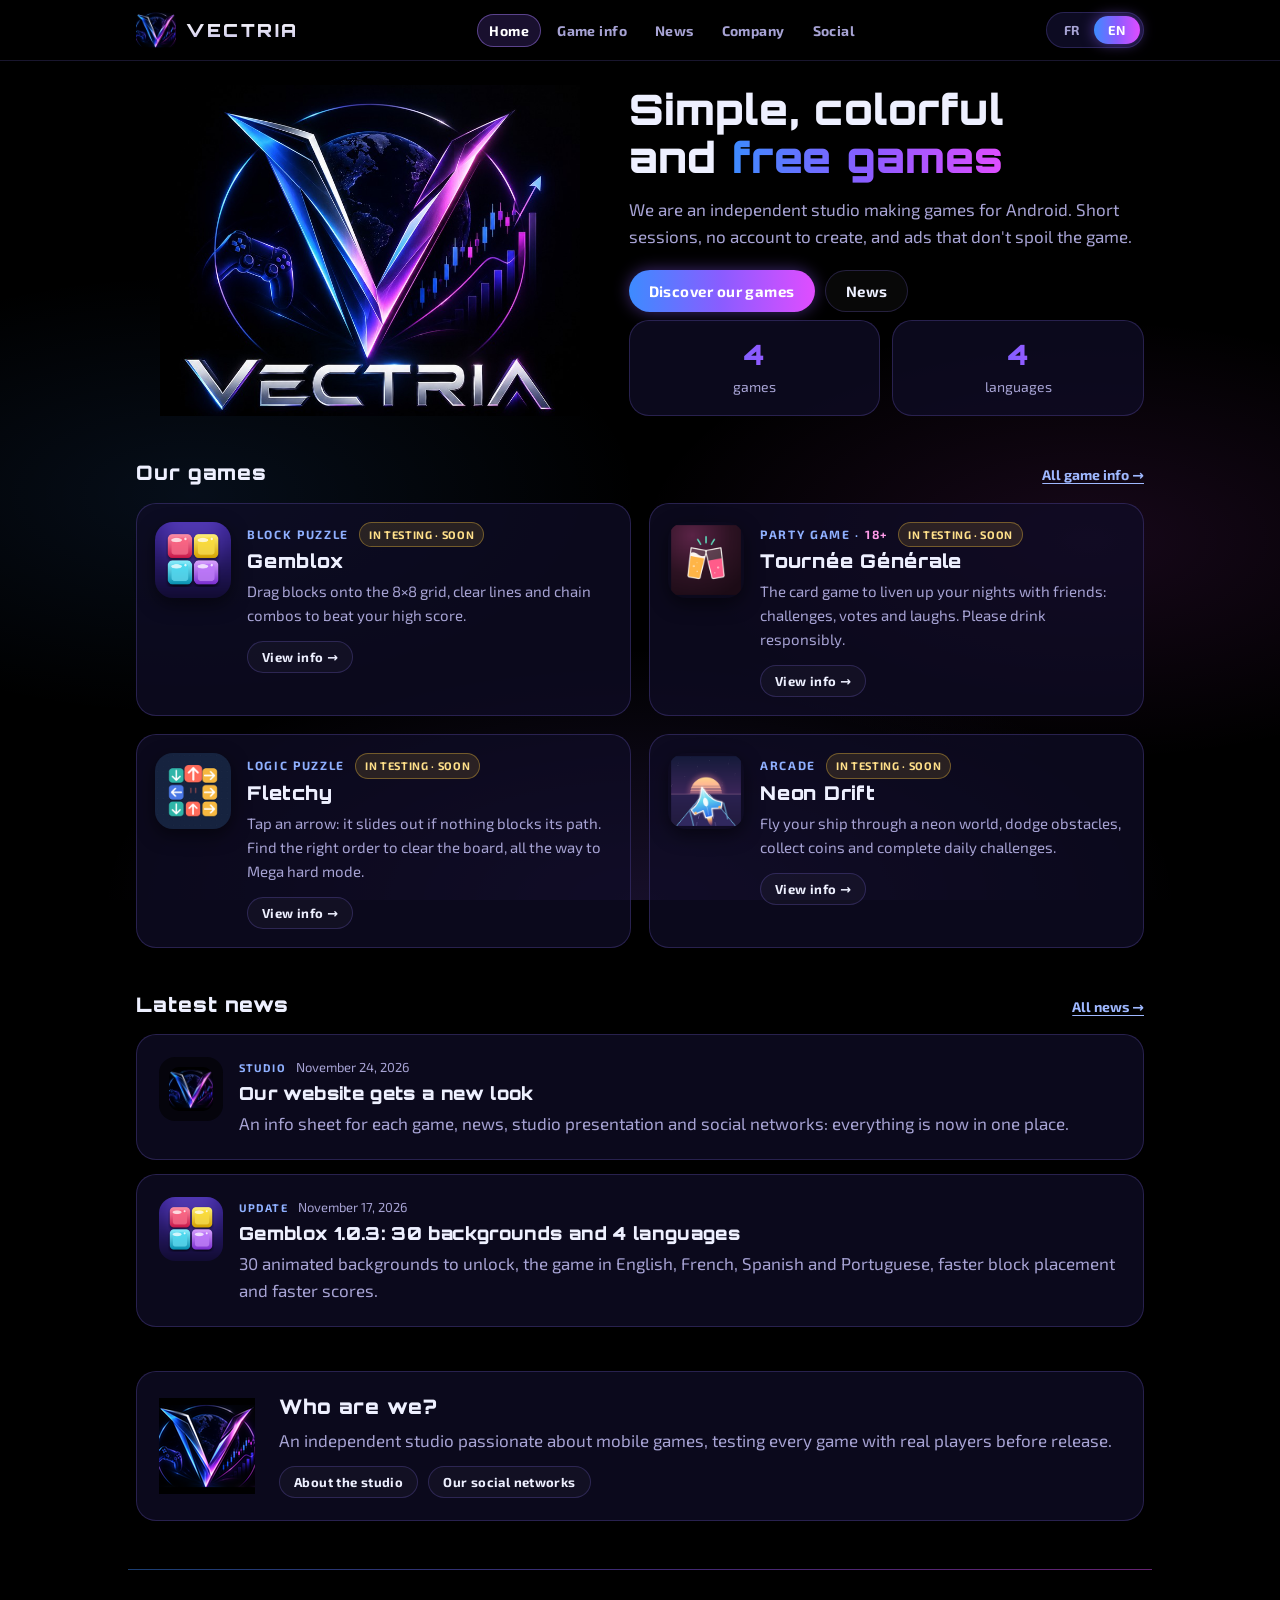
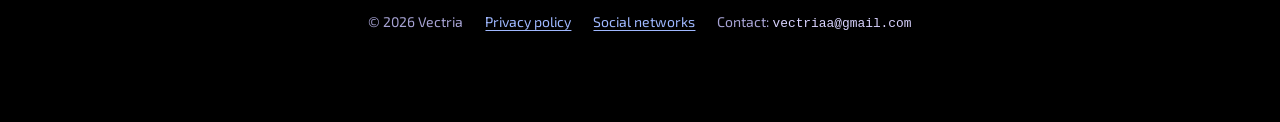
==== commit d7bfe02a: "Add files via upload" ====
--- a/index.html
+++ b/index.html
@@ -7,7 +7,7 @@
 <meta name="description" content="Vectria, studio indépendant de jeux mobiles : Gemblox, Tournée Générale, Fletchy et Neon Drift.">
 <meta name="theme-color" content="#000000">
 <meta property="og:title" content="Vectria – Jeux mobiles">
-<meta property="og:image" content="https://vectriaa-max.github.io/logo-vectria.jpg">
+<meta property="og:image" content="https://vectriaa-max.github.io/logo-vectria-site.jpg">
 <link rel="icon" type="image/png" href="favicon.png">
 <link rel="apple-touch-icon" href="apple-touch-icon.png">
 <link rel="stylesheet" href="style.css">
@@ -16,18 +16,17 @@
 
 <main class="wrap">
   <section class="home-hero">
-    <img class="hero-logo" src="logo-vectria.jpg" width="800" height="800" alt="Logo Vectria – Gaming × Trading × Beyond">
+    <img class="hero-logo" src="logo-vectria-site.jpg" width="800" height="630" alt="Logo Vectria">
     <div>
       <h1><span data-fr="Des jeux simples, colorés et" data-en="Simple, colorful and">Des jeux simples, colorés et</span> <em data-fr="gratuits" data-en="free games">gratuits</em></h1>
-      <p data-fr="Vectria est un studio indépendant qui crée des jeux pour Android. Des parties courtes, sans compte à créer, et des pubs qui ne gâchent pas le jeu." data-en="Vectria is an independent studio making games for Android. Short sessions, no account to create, and ads that don't spoil the game.">Vectria est un studio indépendant qui crée des jeux pour Android. Des parties courtes, sans compte à créer, et des pubs qui ne gâchent pas le jeu.</p>
+      <p data-fr="Nous sommes un studio indépendant qui crée des jeux pour Android. Des parties courtes, sans compte à créer, et des pubs qui ne gâchent pas le jeu." data-en="We are an independent studio making games for Android. Short sessions, no account to create, and ads that don't spoil the game.">Nous sommes un studio indépendant qui crée des jeux pour Android. Des parties courtes, sans compte à créer, et des pubs qui ne gâchent pas le jeu.</p>
       <div class="cta">
         <a class="btn play big" href="jeux.html" data-fr="Découvrir nos jeux" data-en="Discover our games">Découvrir nos jeux</a>
         <a class="btn ghost big" href="actualite.html" data-fr="Actualité" data-en="News">Actualité</a>
       </div>
-      <div class="stats">
+      <div class="stats stats-2">
         <div class="stat panel"><b id="st-games">4</b><span data-fr="jeux" data-en="games">jeux</span></div>
         <div class="stat panel"><b>4</b><span data-fr="langues" data-en="languages">langues</span></div>
-        <div class="stat panel"><b>0 €</b><span data-fr="pour jouer" data-en="to play">pour jouer</span></div>
       </div>
     </div>
   </section>
--- a/style.css
+++ b/style.css
@@ -253,3 +253,18 @@
 .about.compact { grid-template-columns: 96px minmax(0, 1fr); }
 @media (max-width: 760px) { .about.compact { grid-template-columns: 1fr; text-align: center; } .about.compact .cta { justify-content: center !important; } }
 @media (max-width: 820px) { .nav { gap: 0; } .nav a { padding: 7px 6px; } }
+
+.kv-wide { grid-template-columns: repeat(3, minmax(0, auto) minmax(0, 1fr)); column-gap: 14px; }
+.kv-wide dd { text-align: left; }
+@media (max-width: 760px) { .kv-wide { grid-template-columns: minmax(0, 1fr) auto; } .kv-wide dd { text-align: right; } }
+.rules { margin: 0; padding-left: 22px; display: grid; gap: 10px; }
+.rules li { padding-left: 4px; }
+.rules li::marker { font: 900 14px var(--display); color: #b6a6ff; }
+.rules b { color: #fff; }
+.rules-url { margin: 16px 0 0 !important; padding-top: 14px; border-top: 1px solid var(--line); color: var(--muted); font-size: 15px; word-break: break-word; }
+
+.stats-2 { grid-template-columns: repeat(2, minmax(0, 1fr)); }
+.soc .logo.has-logo { background: #fff !important; padding: 8px; }
+.soc .logo img { width: 100%; height: 100%; object-fit: contain; }
+.soc .logo.has-logo { background: transparent !important; padding: 0; overflow: hidden; }
+.soc .logo.has-logo img { border-radius: 14px; }
